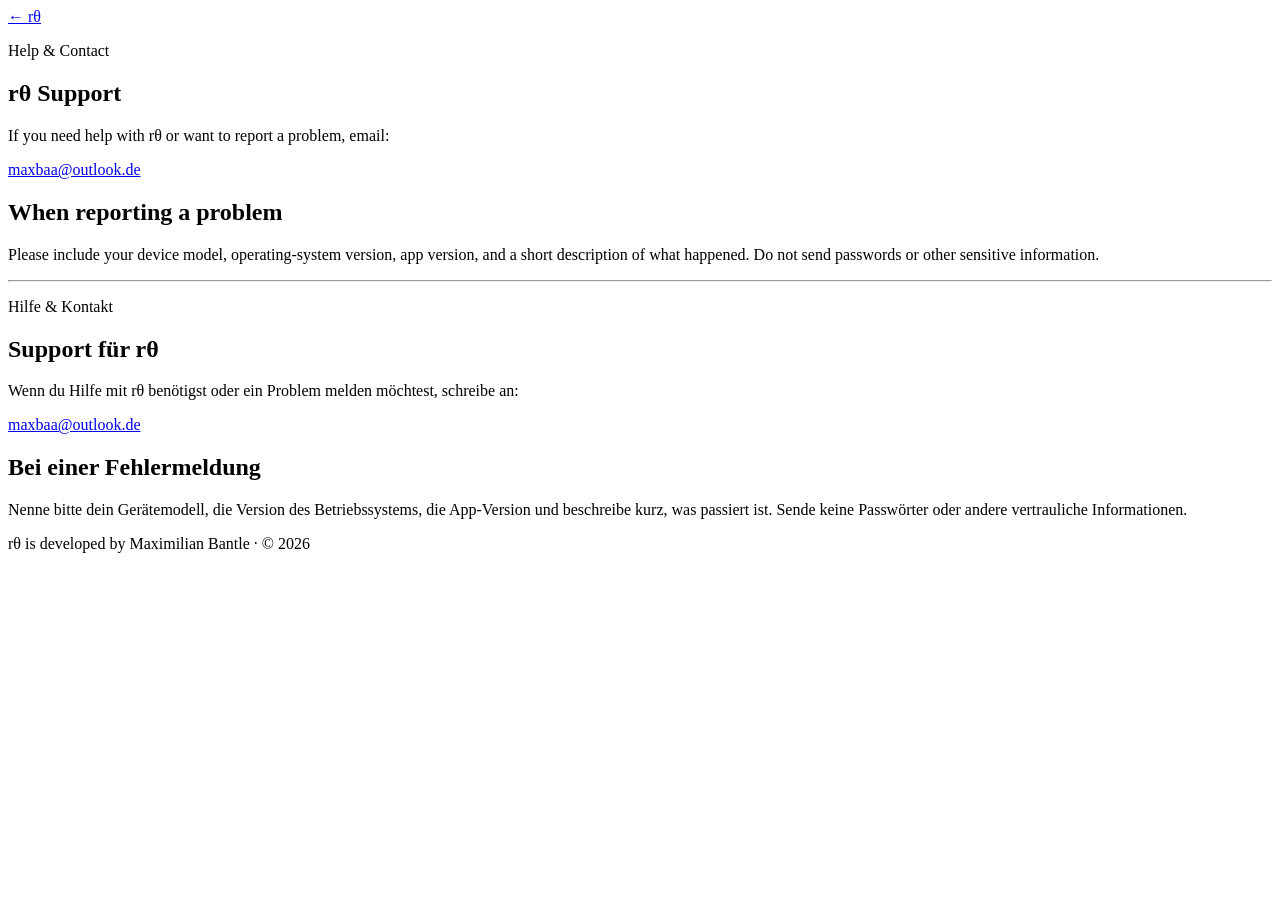
==== support/index.html @ a3573894 "feat: add support/index.html" ====
<!doctype html>
<html lang="en">
<head>
  <meta charset="utf-8">
  <meta name="viewport" content="width=device-width, initial-scale=1">
  <meta name="description" content="Support and contact information for the mobile game rθ.">
  <title>Support — rθ</title>
  <link rel="stylesheet" href="../assets/styles.css">
</head>
<body>
  <main class="shell document">
    <a class="back" href="../">← rθ</a>
    <article>
      <p class="eyebrow">Help &amp; Contact</p>
      <h1>rθ Support</h1>
      <p>If you need help with rθ or want to report a problem, email:</p>
      <p><a class="contact" href="mailto:maxbaa@outlook.de">maxbaa@outlook.de</a></p>

      <h2>When reporting a problem</h2>
      <p>Please include your device model, operating-system version, app version, and a short description of what happened. Do not send passwords or other sensitive information.</p>

      <hr>

      <p class="eyebrow">Hilfe &amp; Kontakt</p>
      <h1>Support für rθ</h1>
      <p>Wenn du Hilfe mit rθ benötigst oder ein Problem melden möchtest, schreibe an:</p>
      <p><a class="contact" href="mailto:maxbaa@outlook.de">maxbaa@outlook.de</a></p>

      <h2>Bei einer Fehlermeldung</h2>
      <p>Nenne bitte dein Gerätemodell, die Version des Betriebssystems, die App-Version und beschreibe kurz, was passiert ist. Sende keine Passwörter oder andere vertrauliche Informationen.</p>
    </article>
    <footer>rθ is developed by Maximilian Bantle · © 2026</footer>
  </main>
</body>
</html>
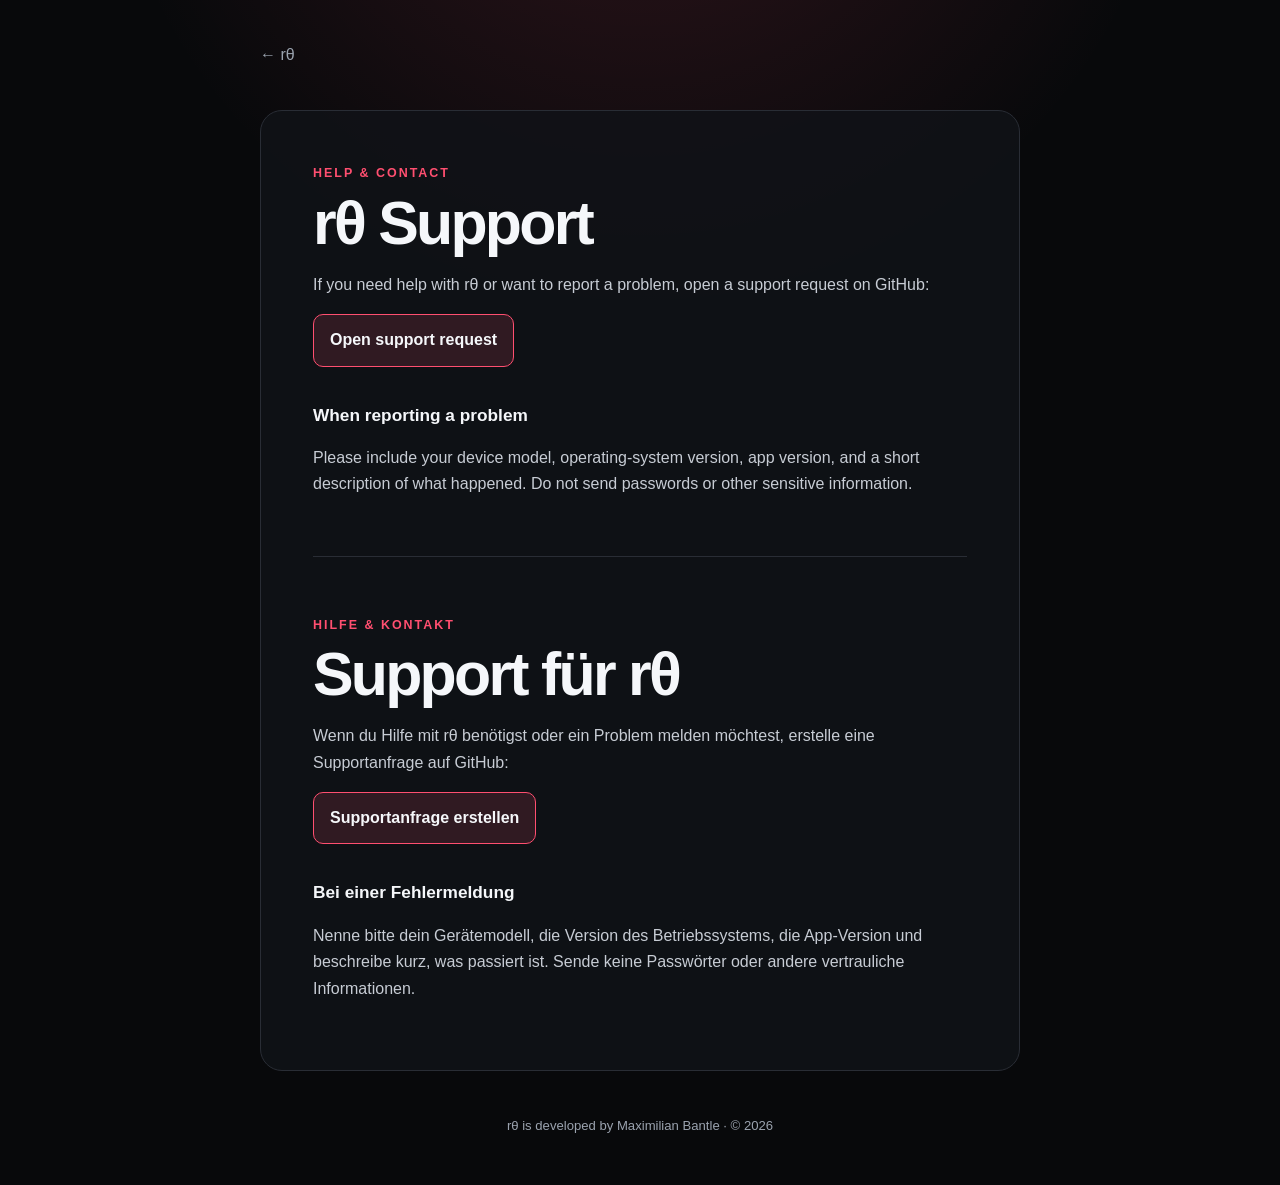
==== commit 457c9b9e: "support: replace email with GitHub requests" ====
--- a/support/index.html
+++ b/support/index.html
@@ -13,8 +13,8 @@
     <article>
       <p class="eyebrow">Help &amp; Contact</p>
       <h1>rθ Support</h1>
-      <p>If you need help with rθ or want to report a problem, email:</p>
-      <p><a class="contact" href="mailto:maxbaa@outlook.de">maxbaa@outlook.de</a></p>
+      <p>If you need help with rθ or want to report a problem, open a support request on GitHub:</p>
+      <p><a class="contact" href="https://github.com/maxbaa/r0-support/issues/new">Open support request</a></p>
 
       <h2>When reporting a problem</h2>
       <p>Please include your device model, operating-system version, app version, and a short description of what happened. Do not send passwords or other sensitive information.</p>
@@ -23,8 +23,8 @@
 
       <p class="eyebrow">Hilfe &amp; Kontakt</p>
       <h1>Support für rθ</h1>
-      <p>Wenn du Hilfe mit rθ benötigst oder ein Problem melden möchtest, schreibe an:</p>
-      <p><a class="contact" href="mailto:maxbaa@outlook.de">maxbaa@outlook.de</a></p>
+      <p>Wenn du Hilfe mit rθ benötigst oder ein Problem melden möchtest, erstelle eine Supportanfrage auf GitHub:</p>
+      <p><a class="contact" href="https://github.com/maxbaa/r0-support/issues/new">Supportanfrage erstellen</a></p>
 
       <h2>Bei einer Fehlermeldung</h2>
       <p>Nenne bitte dein Gerätemodell, die Version des Betriebssystems, die App-Version und beschreibe kurz, was passiert ist. Sende keine Passwörter oder andere vertrauliche Informationen.</p>
--- a/assets/styles.css
+++ b/assets/styles.css
@@ -0,0 +1,198 @@
+:root {
+  color-scheme: dark;
+  --bg: #08090b;
+  --panel: #111318;
+  --line: #292d35;
+  --text: #f5f7fa;
+  --muted: #9ba3af;
+  --accent: #ff4f70;
+  --accent-soft: rgba(255, 79, 112, .14);
+}
+
+* { box-sizing: border-box; }
+
+html { min-height: 100%; }
+
+body {
+  min-height: 100vh;
+  margin: 0;
+  background:
+    radial-gradient(circle at 50% -20%, rgba(255, 79, 112, .17), transparent 34rem),
+    var(--bg);
+  color: var(--text);
+  font-family: Inter, ui-sans-serif, -apple-system, BlinkMacSystemFont, "Segoe UI", sans-serif;
+  line-height: 1.65;
+}
+
+a { color: inherit; }
+
+.shell {
+  width: min(760px, calc(100% - 40px));
+  margin: 0 auto;
+  padding: 72px 0 36px;
+}
+
+.hero {
+  text-align: center;
+  padding: 42px 0 56px;
+}
+
+.mark {
+  position: relative;
+  width: 104px;
+  height: 104px;
+  margin: 0 auto 24px;
+  border: 2px solid var(--text);
+  border-radius: 50%;
+}
+
+.mark::before,
+.mark::after,
+.mark span {
+  content: "";
+  position: absolute;
+  border-radius: 50%;
+}
+
+.mark::before {
+  inset: 18px;
+  border: 1px solid var(--line);
+}
+
+.mark::after {
+  width: 10px;
+  height: 10px;
+  top: 11px;
+  left: 47px;
+  background: var(--accent);
+  box-shadow: 0 0 22px var(--accent);
+}
+
+.mark span {
+  width: 5px;
+  height: 5px;
+  inset: 48px;
+  background: var(--text);
+}
+
+.eyebrow {
+  margin: 0 0 8px;
+  color: var(--accent);
+  font-size: .78rem;
+  font-weight: 700;
+  letter-spacing: .16em;
+  text-transform: uppercase;
+}
+
+h1 {
+  margin: 0 0 16px;
+  font-size: clamp(2.2rem, 8vw, 4.6rem);
+  line-height: 1.05;
+  letter-spacing: -.045em;
+}
+
+.intro {
+  max-width: 480px;
+  margin: 0 auto;
+  color: var(--muted);
+  font-size: 1.06rem;
+}
+
+.cards {
+  display: grid;
+  gap: 14px;
+}
+
+.card {
+  display: grid;
+  grid-template-columns: auto 1fr auto;
+  align-items: center;
+  gap: 22px;
+  padding: 24px;
+  border: 1px solid var(--line);
+  border-radius: 18px;
+  background: rgba(17, 19, 24, .76);
+  text-decoration: none;
+  transition: border-color .18s ease, transform .18s ease, background .18s ease;
+}
+
+.card:hover,
+.card:focus-visible {
+  border-color: var(--accent);
+  background: var(--accent-soft);
+  transform: translateY(-2px);
+}
+
+.card-index,
+.arrow { color: var(--accent); }
+.card strong { display: block; font-size: 1.08rem; }
+.card small { color: var(--muted); }
+.arrow { font-size: 1.5rem; }
+
+.document { padding-top: 42px; }
+
+.back {
+  display: inline-block;
+  margin-bottom: 42px;
+  color: var(--muted);
+  text-decoration: none;
+}
+
+.back:hover { color: var(--text); }
+
+article {
+  padding: clamp(26px, 6vw, 52px);
+  border: 1px solid var(--line);
+  border-radius: 22px;
+  background: rgba(17, 19, 24, .82);
+}
+
+article h1 { font-size: clamp(2.15rem, 7vw, 3.8rem); }
+
+article h2 {
+  margin: 34px 0 8px;
+  font-size: 1.08rem;
+}
+
+article p { color: #c7ccd4; }
+
+article a {
+  color: var(--text);
+  text-decoration-color: var(--accent);
+  text-underline-offset: 4px;
+}
+
+.contact {
+  display: inline-block;
+  padding: 12px 16px;
+  border: 1px solid var(--accent);
+  border-radius: 10px;
+  background: var(--accent-soft);
+  font-weight: 700;
+  text-decoration: none;
+  overflow-wrap: anywhere;
+}
+
+hr {
+  margin: 58px 0;
+  border: 0;
+  border-top: 1px solid var(--line);
+}
+
+footer {
+  padding: 44px 0 12px;
+  color: var(--muted);
+  font-size: .82rem;
+  text-align: center;
+}
+
+@media (max-width: 520px) {
+  .shell { width: min(100% - 24px, 760px); padding-top: 36px; }
+  .hero { padding-top: 24px; }
+  .card { gap: 14px; padding: 20px 18px; }
+  article { border-radius: 16px; }
+}
+
+@media (prefers-reduced-motion: reduce) {
+  * { scroll-behavior: auto !important; transition: none !important; }
+}
